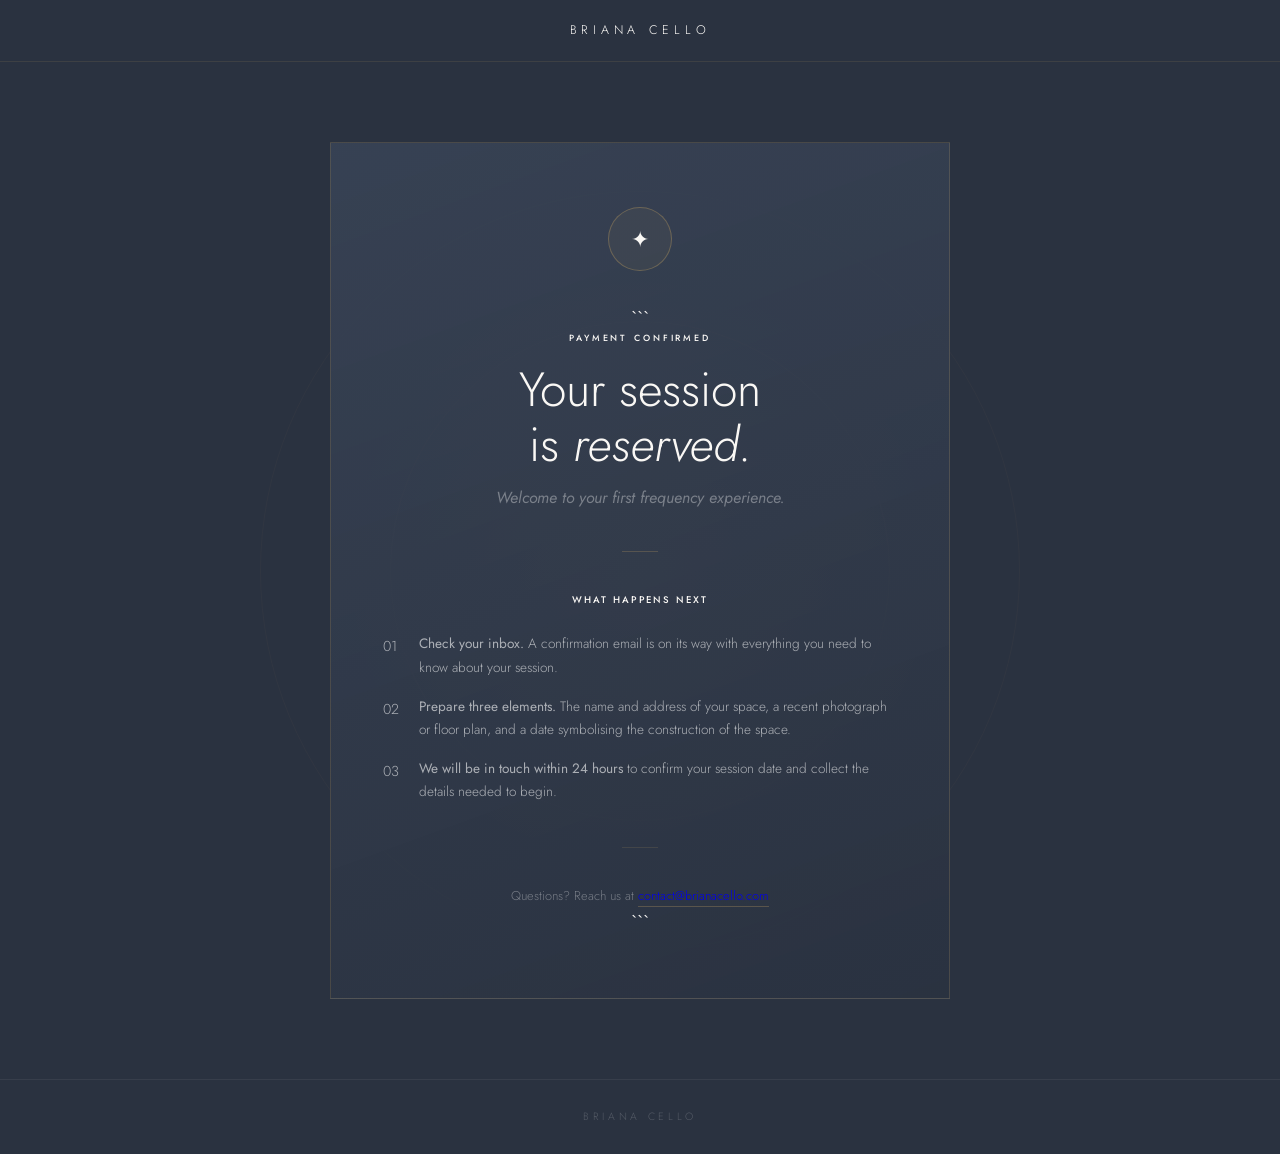
==== merci.html @ e65880e0 "Add files via upload" ====
<!DOCTYPE html>

<html lang="en">
<head>
<meta charset="UTF-8" />
<meta name="viewport" content="width=device-width, initial-scale=1.0" />
<title>Thank You — Briana Cello</title>
<link href="https://fonts.googleapis.com/css2?family=Cormorant+Garamond:ital,wght@0,300;0,400;0,500;1,300;1,400&family=Jost:wght@200;300;400;500;600&display=swap" rel="stylesheet" />
<style>
*, *::before, *::after { box-sizing: border-box; margin: 0; padding: 0; }
:root {
--warm-white: #FAF8F5;
--charcoal: #1C1C1C;
--char-mid: #4A4744;
--taupe: #7A7168;
--taupe-light:#A89F96;
--copper: #8B6B3D;
--copper-light:#C4A060;
--copper-pale: #E8D5B0;
--stone: #F2EDE6;
--stone-dark: #D4C9BC;
--slate: #2A3240;
--slate-mid: #3A4558;
--font-display: "Cormorant Garamond", Georgia, serif;
--font-body: "Jost", sans-serif;
}
html { scroll-behavior: smooth; }
body {
background: var(--slate);
color: var(--warm-white);
font-family: var(--font-body);
font-size: 16px;
line-height: 1.7;
min-height: 100vh;
display: flex;
flex-direction: column;
}

/* NAV */
nav {
padding: 20px 48px;
display: flex; align-items: center; justify-content: center;
border-bottom: 1px solid rgba(196,160,96,0.12);
}
.nav-brand {
font-family: var(–font-body);
font-size: 0.78rem; font-weight: 300;
letter-spacing: 0.38em; text-transform: uppercase;
color: var(–copper-pale);
}

/* MAIN */
main {
flex: 1;
display: flex; align-items: center; justify-content: center;
padding: 80px 32px;
position: relative; overflow: hidden;
}
.glow {
position: absolute;
width: 600px; height: 600px; border-radius: 50%;
background: radial-gradient(ellipse, rgba(196,160,96,0.08) 0%, transparent 70%);
top: 50%; left: 50%; transform: translate(-50%,-50%);
pointer-events: none;
}
.ring {
position: absolute; border-radius: 50%;
border: 1px solid rgba(196,160,96,0.07);
top: 50%; left: 50%; transform: translate(-50%,-50%);
pointer-events: none;
}

.card {
position: relative; z-index: 2;
max-width: 620px; width: 100%;
text-align: center;
border: 1px solid rgba(196,160,96,0.2);
padding: 64px 52px;
background: linear-gradient(160deg, rgba(58,69,88,0.8), rgba(42,50,64,0.9));
}
.card::before {
content: ‘’;
position: absolute; top: 0; left: 0; right: 0; height: 2px;
background: linear-gradient(to right, transparent, var(–copper-light), transparent);
}

.check-circle {
width: 64px; height: 64px; border-radius: 50%;
border: 1px solid rgba(196,160,96,0.35);
display: flex; align-items: center; justify-content: center;
margin: 0 auto 32px;
font-size: 1.4rem;
color: var(–copper-light);
background: rgba(196,160,96,0.06);
}

.label {
font-family: var(–font-body); font-size: 0.56rem; font-weight: 500;
letter-spacing: 0.32em; text-transform: uppercase;
color: var(–copper-light); margin-bottom: 16px; display: block;
}

.title {
font-family: var(–font-display);
font-size: clamp(2rem, 5vw, 3rem);
font-weight: 300; line-height: 1.15;
color: var(–warm-white); margin-bottom: 12px;
}
.title em { font-style: italic; color: var(–copper-pale); }

.subtitle {
font-family: var(–font-display);
font-size: 1rem; font-style: italic;
color: rgba(255,255,255,0.35); margin-bottom: 40px;
}

.divider { width: 36px; height: 1px; background: rgba(196,160,96,0.25); margin: 0 auto 40px; }

.steps-title {
font-family: var(–font-body); font-size: 0.6rem; font-weight: 500;
letter-spacing: 0.2em; text-transform: uppercase;
color: var(–copper-light); margin-bottom: 24px;
}

.next-steps {
text-align: left;
display: flex; flex-direction: column; gap: 16px;
margin-bottom: 44px;
}
.step-item {
display: flex; gap: 16px; align-items: flex-start;
font-size: 0.85rem; font-weight: 300;
color: rgba(255,255,255,0.6); line-height: 1.7;
}
.step-num {
font-family: var(–font-display);
font-size: 0.9rem; color: var(–copper-light);
flex-shrink: 0; margin-top: 2px; min-width: 20px;
}
.step-item strong { color: var(–warm-white); font-weight: 400; }

.divider2 { width: 36px; height: 1px; background: rgba(196,160,96,0.15); margin: 0 auto 36px; }

.contact-note {
font-size: 0.8rem; font-weight: 300;
color: rgba(255,255,255,0.35); line-height: 1.8;
}
.contact-note a {
color: var(–copper-light); text-decoration: none;
border-bottom: 1px solid rgba(196,160,96,0.3);
padding-bottom: 1px;
}
.contact-note a:hover { border-bottom-color: var(–copper-light); }

/* FOOTER */
footer {
border-top: 1px solid rgba(255,255,255,0.06);
padding: 28px 0; text-align: center;
}
.footer-brand {
font-family: var(–font-body); font-size: 0.66rem; font-weight: 300;
letter-spacing: 0.35em; text-transform: uppercase;
color: rgba(255,255,255,0.2);
}

@media(max-width:580px){
.card { padding: 44px 24px; }
nav { padding: 18px 20px; }
}
</style>

</head>
<body>

<nav>
<span class="nav-brand">Briana Cello</span>
</nav>

<main>
<div class="glow"></div>
<div class="ring" style="width:500px;height:500px;"></div>
<div class="ring" style="width:760px;height:760px;border-color:rgba(196,160,96,0.04);"></div>

<div class="card">
<div class="check-circle">✦</div>

```
<span class="label">Payment Confirmed</span>
<h1 class="title">Your session<br/>is <em>reserved.</em></h1>
<p class="subtitle">Welcome to your first frequency experience.</p>

<div class="divider"></div>

<p class="steps-title">What happens next</p>

<div class="next-steps">
<div class="step-item">
<span class="step-num">01</span>
<span><strong>Check your inbox.</strong> A confirmation email is on its way with everything you need to know about your session.</span>
</div>
<div class="step-item">
<span class="step-num">02</span>
<span><strong>Prepare three elements.</strong> The name and address of your space, a recent photograph or floor plan, and a date symbolising the construction of the space.</span>
</div>
<div class="step-item">
<span class="step-num">03</span>
<span><strong>We will be in touch within 24 hours</strong> to confirm your session date and collect the details needed to begin.</span>
</div>
</div>

<div class="divider2"></div>

<p class="contact-note">
Questions? Reach us at <a href="mailto:contact@brianacello.com">contact@brianacello.com</a>
</p>
```

</div>
</main>

<footer>
<p class="footer-brand">Briana Cello</p>
</footer>

</body>
</html>
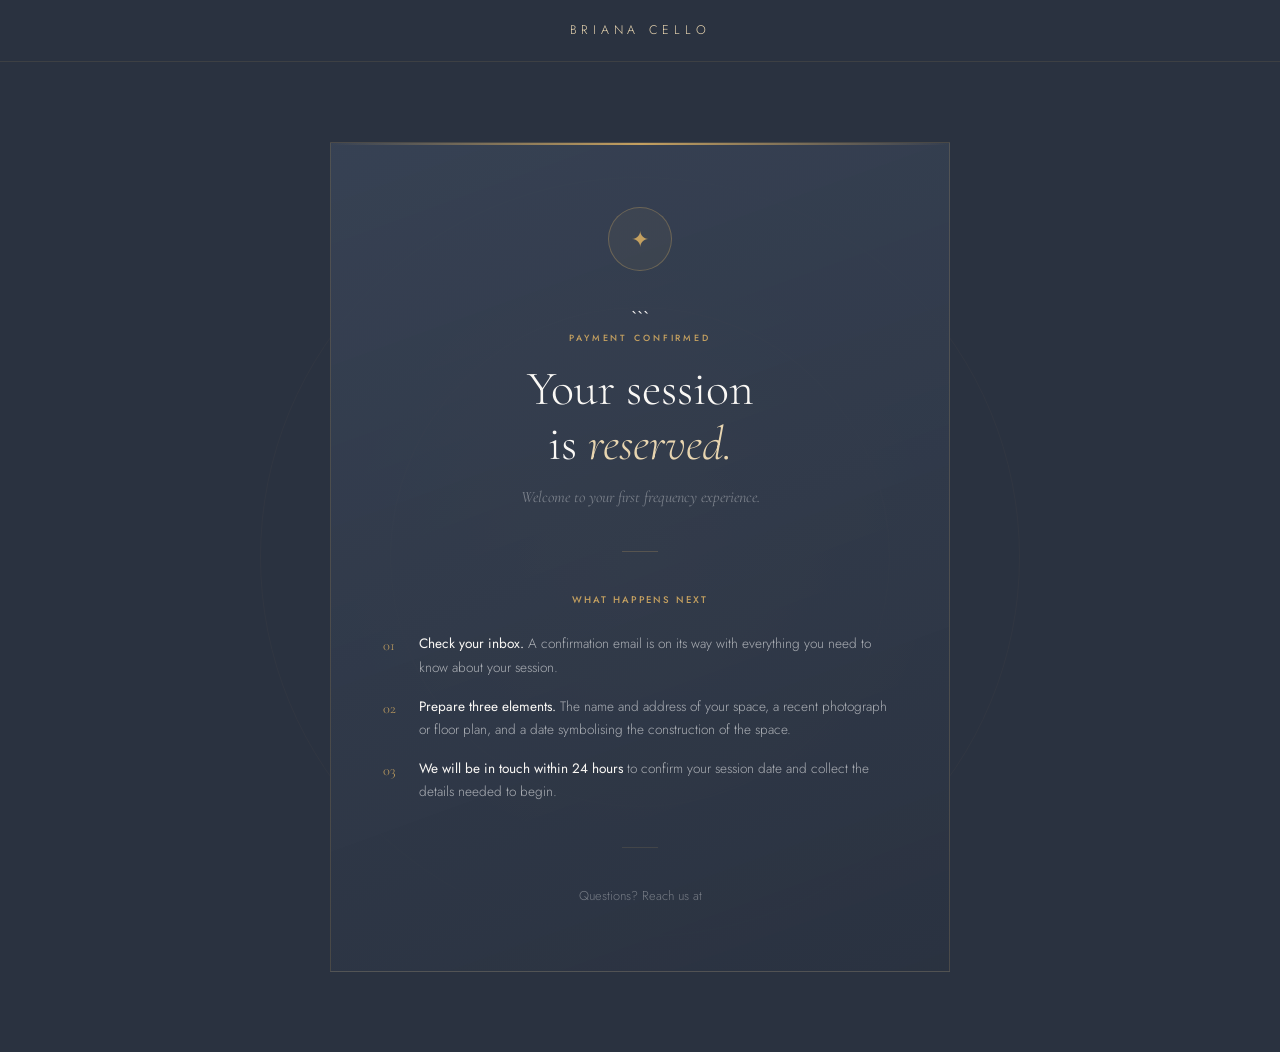
==== commit 3672b0c2: "Update merci.html" ====
--- a/merci.html
+++ b/merci.html
@@ -5,8 +5,9 @@
 <meta charset="UTF-8" />
 <meta name="viewport" content="width=device-width, initial-scale=1.0" />
 <title>Thank You — Briana Cello</title>
-<link href="https://fonts.googleapis.com/css2?family=Cormorant+Garamond:ital,wght@0,300;0,400;0,500;1,300;1,400&family=Jost:wght@200;300;400;500;600&display=swap" rel="stylesheet" />
+
 <style>
+@import url("https://fonts.googleapis.com/css2?family=Cormorant+Garamond:ital,wght@0,300;0,400;0,500;1,300;1,400&family=Jost:wght@200;300;400;500;600&display=swap");
 *, *::before, *::after { box-sizing: border-box; margin: 0; padding: 0; }
 :root {
 --warm-white: #FAF8F5;
@@ -43,10 +44,10 @@
 border-bottom: 1px solid rgba(196,160,96,0.12);
 }
 .nav-brand {
-font-family: var(–font-body);
+font-family: var(--font-body);
 font-size: 0.78rem; font-weight: 300;
 letter-spacing: 0.38em; text-transform: uppercase;
-color: var(–copper-pale);
+color: var(--copper-pale);
 }
 
 /* MAIN */
@@ -79,9 +80,9 @@
 background: linear-gradient(160deg, rgba(58,69,88,0.8), rgba(42,50,64,0.9));
 }
 .card::before {
-content: ‘’;
+content: '';
 position: absolute; top: 0; left: 0; right: 0; height: 2px;
-background: linear-gradient(to right, transparent, var(–copper-light), transparent);
+background: linear-gradient(to right, transparent, var(--copper-light), transparent);
 }
 
 .check-circle {
@@ -90,26 +91,26 @@
 display: flex; align-items: center; justify-content: center;
 margin: 0 auto 32px;
 font-size: 1.4rem;
-color: var(–copper-light);
+color: var(--copper-light);
 background: rgba(196,160,96,0.06);
 }
 
 .label {
-font-family: var(–font-body); font-size: 0.56rem; font-weight: 500;
+font-family: var(--font-body); font-size: 0.56rem; font-weight: 500;
 letter-spacing: 0.32em; text-transform: uppercase;
-color: var(–copper-light); margin-bottom: 16px; display: block;
+color: var(--copper-light); margin-bottom: 16px; display: block;
 }
 
 .title {
-font-family: var(–font-display);
+font-family: var(--font-display);
 font-size: clamp(2rem, 5vw, 3rem);
 font-weight: 300; line-height: 1.15;
-color: var(–warm-white); margin-bottom: 12px;
-}
-.title em { font-style: italic; color: var(–copper-pale); }
+color: var(--warm-white); margin-bottom: 12px;
+}
+.title em { font-style: italic; color: var(--copper-pale); }
 
 .subtitle {
-font-family: var(–font-display);
+font-family: var(--font-display);
 font-size: 1rem; font-style: italic;
 color: rgba(255,255,255,0.35); margin-bottom: 40px;
 }
@@ -117,9 +118,9 @@
 .divider { width: 36px; height: 1px; background: rgba(196,160,96,0.25); margin: 0 auto 40px; }
 
 .steps-title {
-font-family: var(–font-body); font-size: 0.6rem; font-weight: 500;
+font-family: var(--font-body); font-size: 0.6rem; font-weight: 500;
 letter-spacing: 0.2em; text-transform: uppercase;
-color: var(–copper-light); margin-bottom: 24px;
+color: var(--copper-light); margin-bottom: 24px;
 }
 
 .next-steps {
@@ -133,11 +134,11 @@
 color: rgba(255,255,255,0.6); line-height: 1.7;
 }
 .step-num {
-font-family: var(–font-display);
-font-size: 0.9rem; color: var(–copper-light);
+font-family: var(--font-display);
+font-size: 0.9rem; color: var(--copper-light);
 flex-shrink: 0; margin-top: 2px; min-width: 20px;
 }
-.step-item strong { color: var(–warm-white); font-weight: 400; }
+.step-item strong { color: var(--warm-white); font-weight: 400; }
 
 .divider2 { width: 36px; height: 1px; background: rgba(196,160,96,0.15); margin: 0 auto 36px; }
 
@@ -146,11 +147,11 @@
 color: rgba(255,255,255,0.35); line-height: 1.8;
 }
 .contact-note a {
-color: var(–copper-light); text-decoration: none;
+color: var(--copper-light); text-decoration: none;
 border-bottom: 1px solid rgba(196,160,96,0.3);
 padding-bottom: 1px;
 }
-.contact-note a:hover { border-bottom-color: var(–copper-light); }
+.contact-note a:hover { border-bottom-color: var(--copper-light); }
 
 /* FOOTER */
 footer {
@@ -158,7 +159,7 @@
 padding: 28px 0; text-align: center;
 }
 .footer-brand {
-font-family: var(–font-body); font-size: 0.66rem; font-weight: 300;
+font-family: var(--font-body); font-size: 0.66rem; font-weight: 300;
 letter-spacing: 0.35em; text-transform: uppercase;
 color: rgba(255,255,255,0.2);
 }
@@ -211,16 +212,6 @@
 <div class="divider2"></div>
 
 <p class="contact-note">
-Questions? Reach us at <a href="mailto:contact@brianacello.com">contact@brianacello.com</a>
-</p>
+Questions? Reach us at <a href="/cdn-cgi/l/email-protection#a2c1cdccd6c3c1d6e2c0d0cbc3ccc3c1c7cececd8cc1cdcf"><span class="__cf_email__" data-cfemail="bcdfd3d2c8dddfc8fcdeced5ddd2dddfd9d0d0d392dfd3d
 ```
 
-</div>
-</main>
-
-<footer>
-<p class="footer-brand">Briana Cello</p>
-</footer>
-
-</body>
-</html>
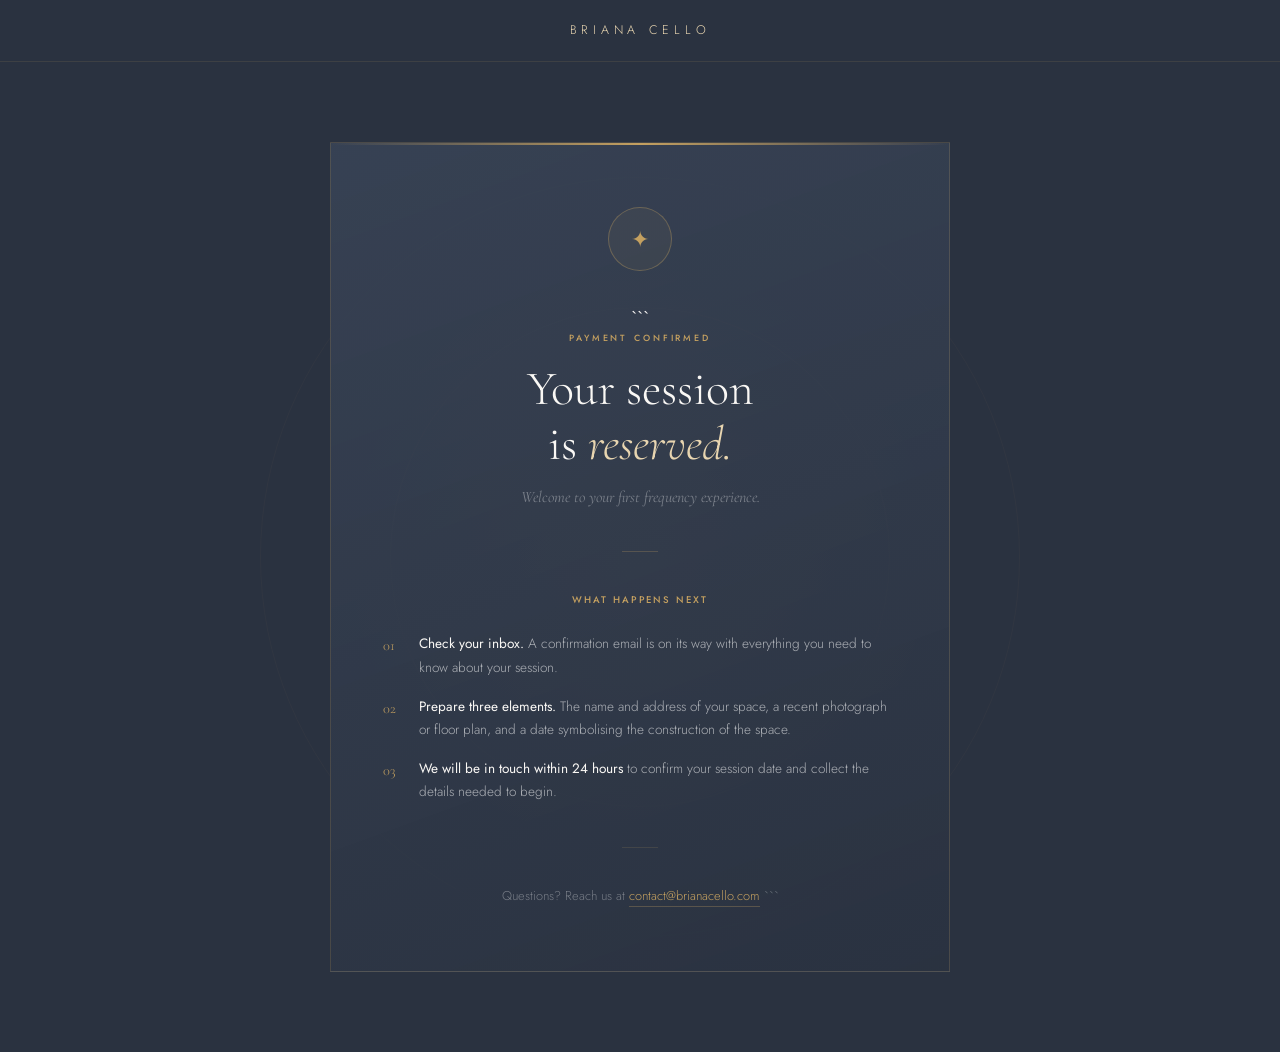
==== commit a7ee6aaa: "Update merci.html" ====
--- a/merci.html
+++ b/merci.html
@@ -212,6 +212,6 @@
 <div class="divider2"></div>
 
 <p class="contact-note">
-Questions? Reach us at <a href="/cdn-cgi/l/email-protection#a2c1cdccd6c3c1d6e2c0d0cbc3ccc3c1c7cececd8cc1cdcf"><span class="__cf_email__" data-cfemail="bcdfd3d2c8dddfc8fcdeced5ddd2dddfd9d0d0d392dfd3d
+Questions? Reach us at <a href="mailto:contact&#64;brianacello.com">contact&#64;brianacello.com</a>
 ```
 
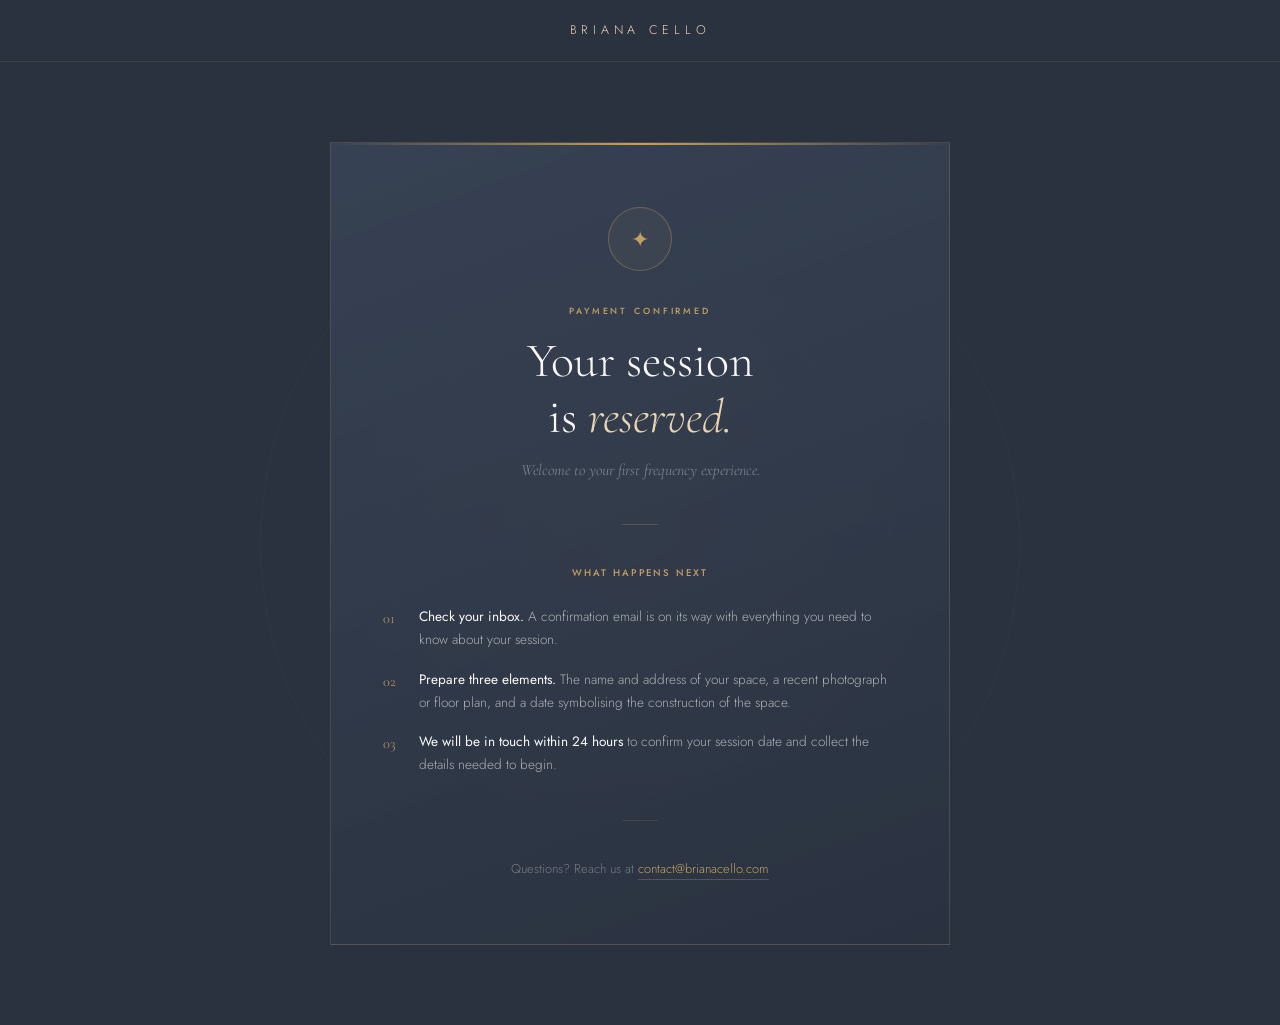
==== commit 8638ce10: "Update merci.html" ====
--- a/merci.html
+++ b/merci.html
@@ -185,7 +185,6 @@
 <div class="card">
 <div class="check-circle">✦</div>
 
-```
 <span class="label">Payment Confirmed</span>
 <h1 class="title">Your session<br/>is <em>reserved.</em></h1>
 <p class="subtitle">Welcome to your first frequency experience.</p>
@@ -213,5 +212,5 @@
 
 <p class="contact-note">
 Questions? Reach us at <a href="mailto:contact&#64;brianacello.com">contact&#64;brianacello.com</a>
-```
-
+
+
